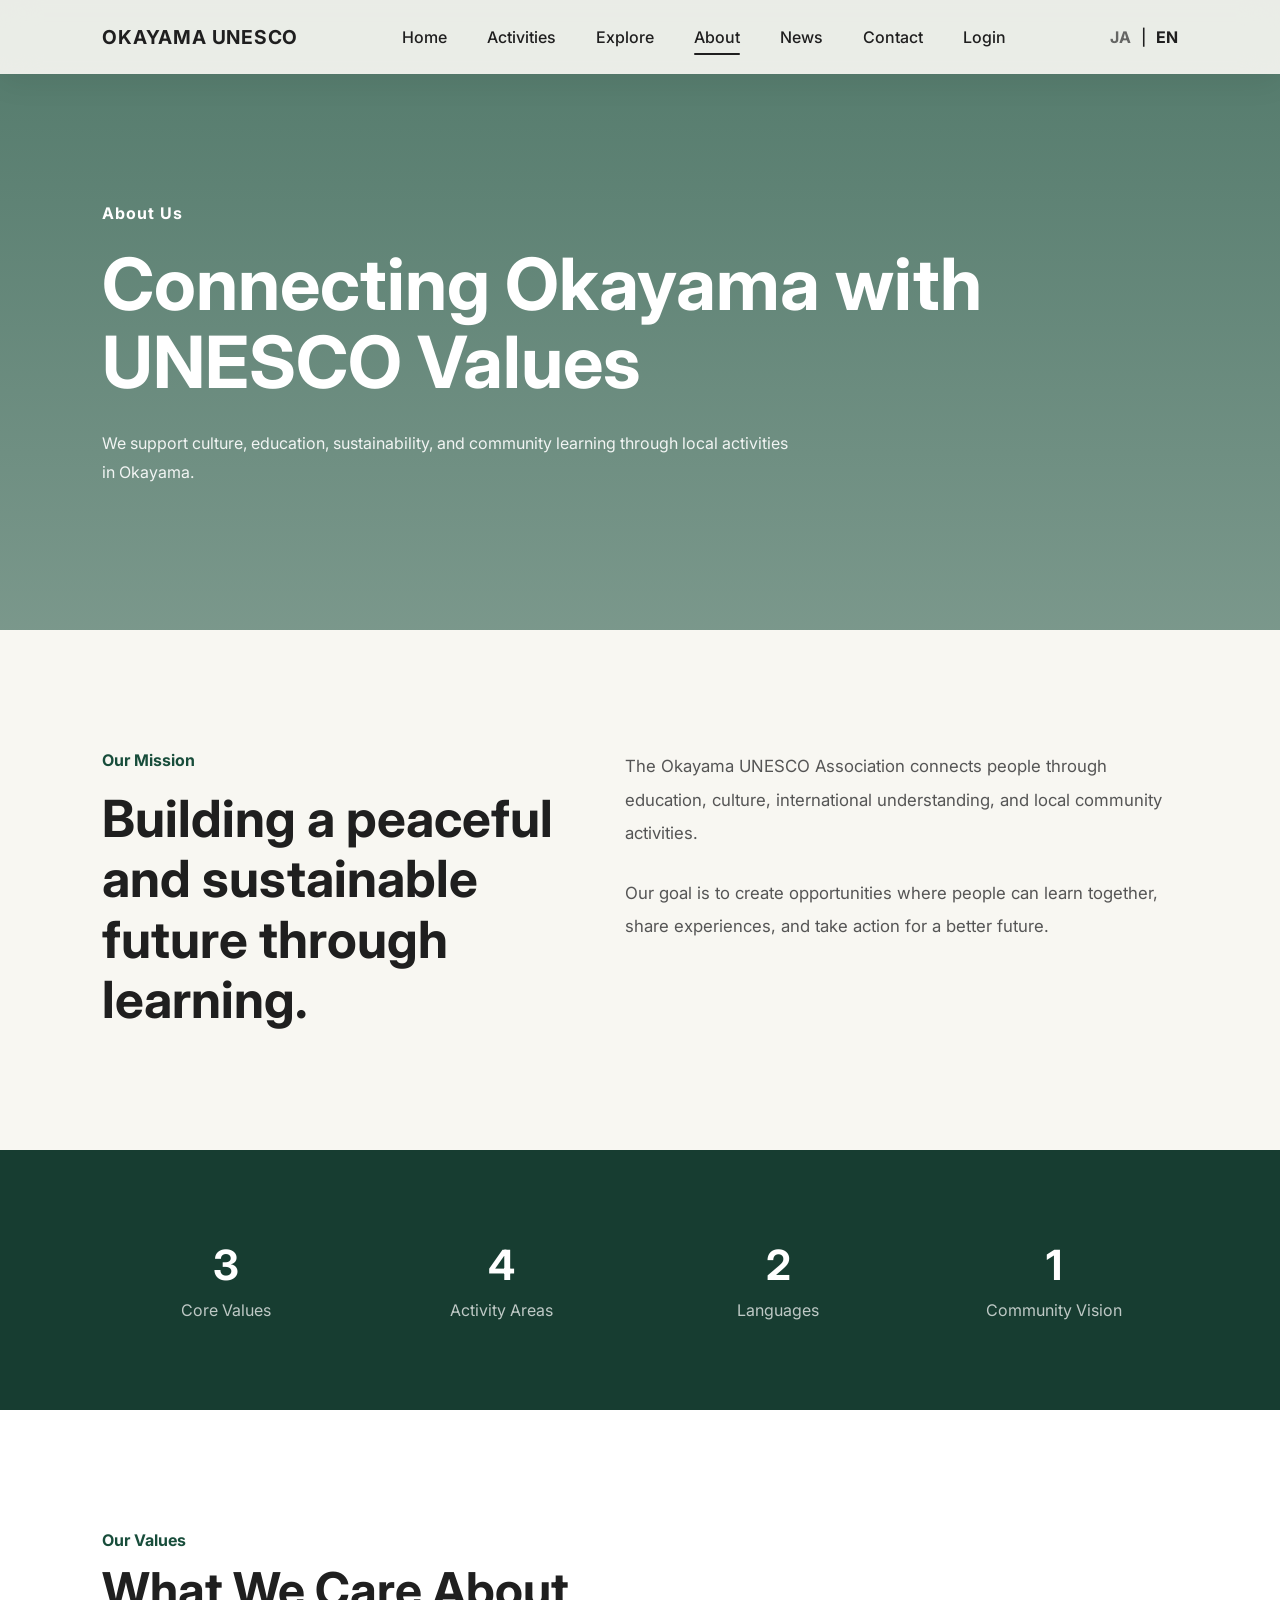
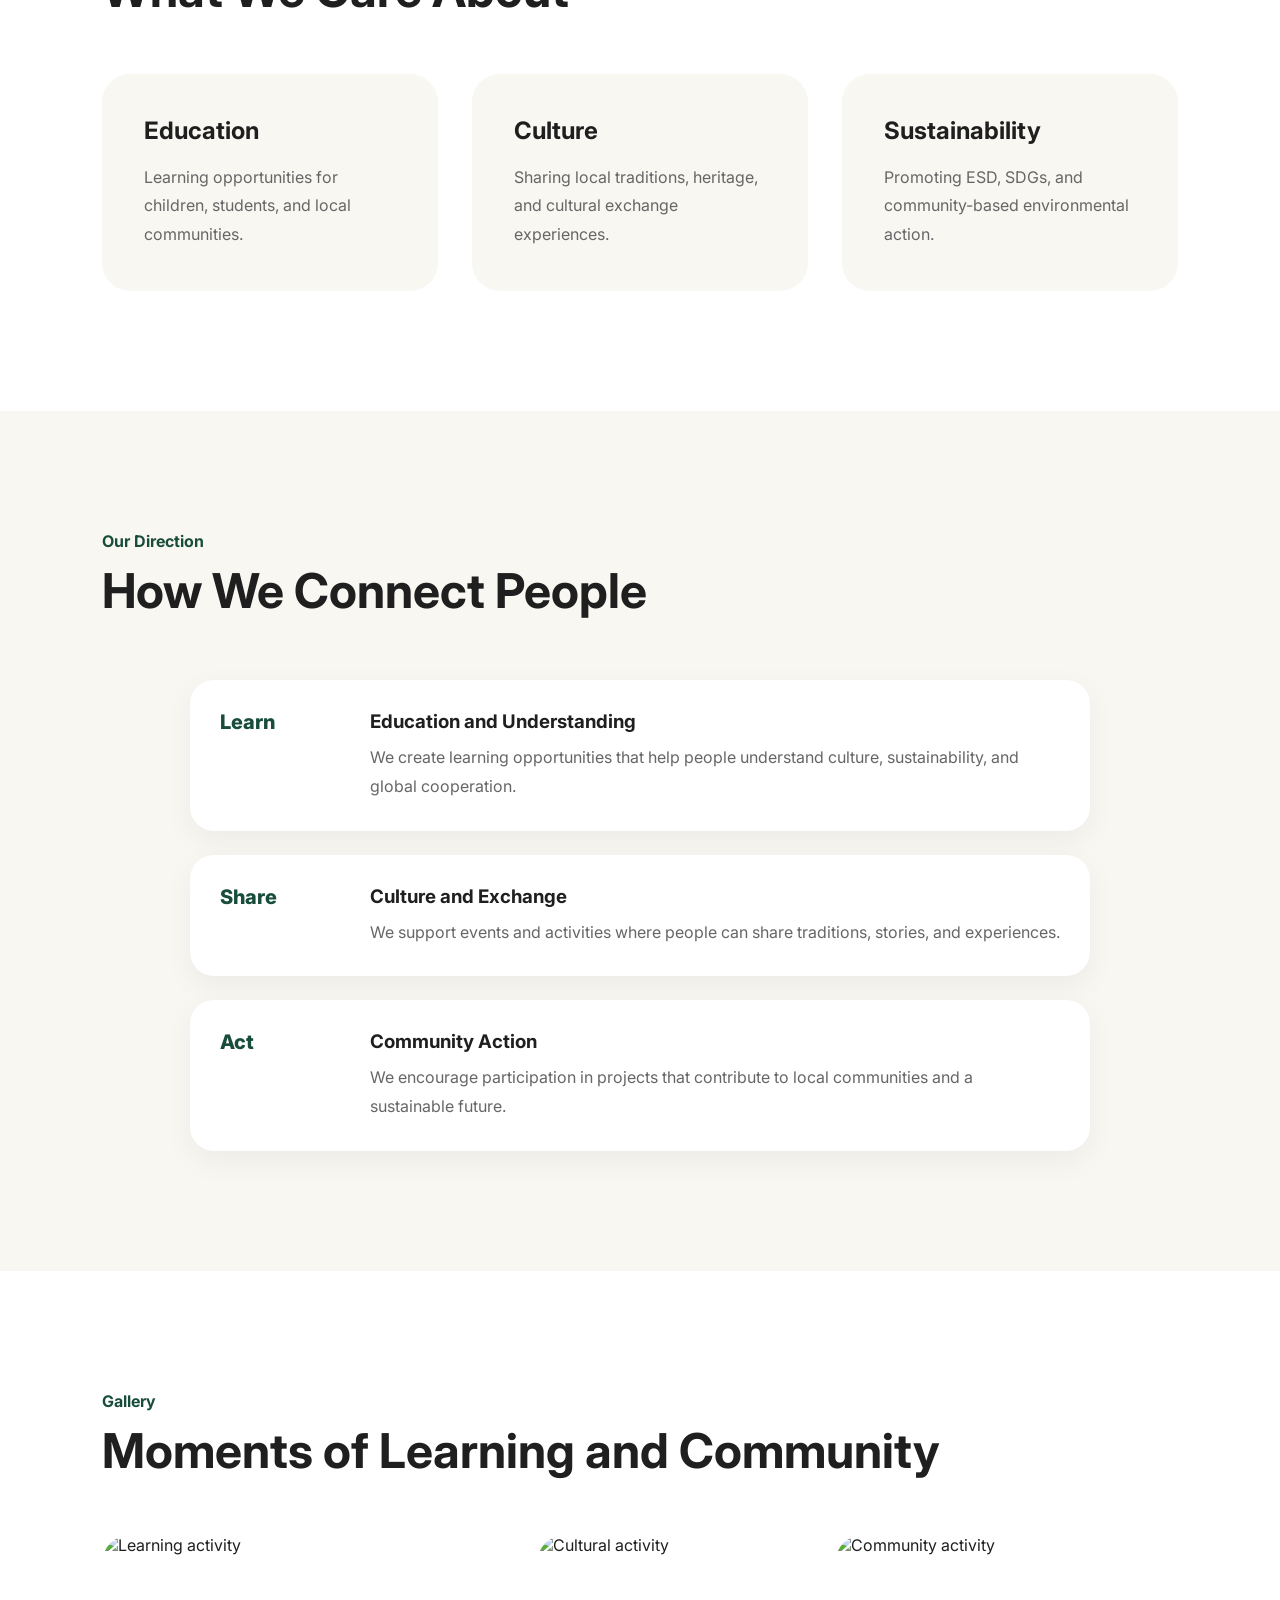
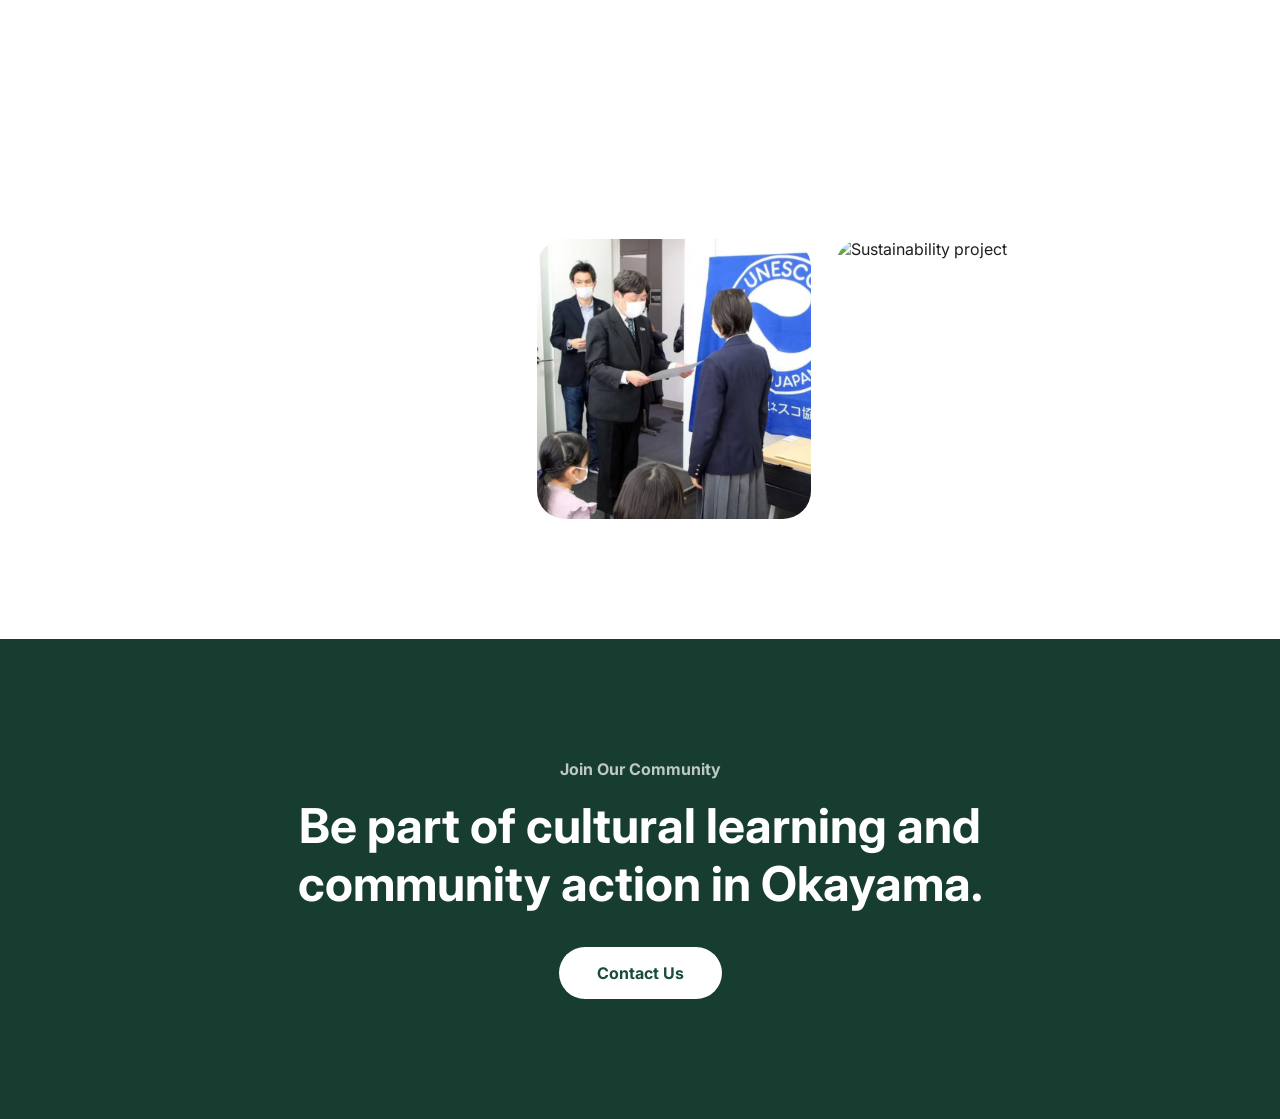
==== project/about.html @ c23d1f2b "Initial website upload" ====
<!DOCTYPE html>
<html lang="ja">
<head>
    <meta charset="UTF-8">
    <meta name="viewport" content="width=device-width, initial-scale=1.0">
    <title>About | Okayama UNESCO Association</title>

    <link rel="stylesheet" href="css/style.css">
    <link rel="stylesheet" href="css/navbar.css">
    <link rel="stylesheet" href="css/about.css">
    <link rel="stylesheet" href="css/polish.css">
    <link rel="stylesheet" href="css/animations.css">
    <link rel="stylesheet" href="css/responsive.css">

    <link rel="preconnect" href="https://fonts.googleapis.com">
    <link rel="preconnect" href="https://fonts.gstatic.com" crossorigin>
    <link href="https://fonts.googleapis.com/css2?family=Inter:wght@300;400;500;600;700&family=Noto+Sans+JP:wght@300;400;500;700&display=swap" rel="stylesheet">
</head>

<body>

<header class="navbar inner-navbar" id="navbar">

    <a href="index.html" class="logo">
        <h2>OKAYAMA UNESCO</h2>
    </a>

    <nav>
        <ul class="nav-links">
            <li><a href="index.html" data-lang="nav_home">Home</a></li>
            <li><a href="activities.html" data-lang="nav_activities">Activities</a></li>
            <li><a href="explore.html" data-lang="nav_explore">Explore</a></li>
            <li><a href="about.html" data-lang="nav_about">About</a></li>
            <li><a href="news.html" data-lang="nav_news">News</a></li>
            <li><a href="contact.html" data-lang="nav_contact">Contact</a></li>
            <li><a href="login.html" class="nav-login" data-lang="nav_login">Login</a></li>
        </ul>
    </nav>

    <div class="nav-right">
        <div class="language-switch">
            <button id="lang-ja" class="lang-btn" type="button">JA</button>
            <span>|</span>
            <button id="lang-en" class="lang-btn" type="button">EN</button>
        </div>

        <button class="menu-btn" id="menu-btn" aria-label="Open menu">
            <span></span>
            <span></span>
        </button>
    </div>

</header>

<div class="mobile-menu" id="mobile-menu">
    <a href="index.html" data-lang="nav_home">Home</a>
    <a href="activities.html" data-lang="nav_activities">Activities</a>
    <a href="explore.html" data-lang="nav_explore">Explore</a>
    <a href="about.html" data-lang="nav_about">About</a>
    <a href="news.html" data-lang="nav_news">News</a>
    <a href="contact.html" data-lang="nav_contact">Contact</a>
    <a href="login.html" data-lang="nav_login">Login</a>
</div>

<main>

    <section class="about-hero">

        <div class="about-hero-content">
            <p data-lang="about_label">私たちについて</p>

            <h1 data-lang="about_title">
                Connecting Okayama with UNESCO Values
            </h1>

            <span data-lang="about_subtitle">
                We support culture, education, sustainability, and community learning through local activities in Okayama.
            </span>
        </div>

    </section>


    <section class="mission-section">

        <div class="mission-left">
            <p data-lang="about_mission_label">Our Mission</p>

            <h2 data-lang="about_mission_title">
                Building a peaceful and sustainable future through learning.
            </h2>
        </div>

        <div class="mission-right">
            <p data-lang="about_mission_text1">
                The Okayama UNESCO Association connects people through education, culture, international understanding, and local community activities.
            </p>

            <p data-lang="about_mission_text2">
                Our goal is to create opportunities where people can learn together, share experiences, and take action for a better future.
            </p>
        </div>

    </section>


    <section class="impact-strip">

        <div class="impact-item">
            <strong>3</strong>
            <span>Core Values</span>
        </div>

        <div class="impact-item">
            <strong>4</strong>
            <span>Activity Areas</span>
        </div>

        <div class="impact-item">
            <strong>2</strong>
            <span>Languages</span>
        </div>

        <div class="impact-item">
            <strong>1</strong>
            <span>Community Vision</span>
        </div>

    </section>


    <section class="values-section">

        <div class="section-title">
            <p data-lang="about_values_label">Our Values</p>
            <h2 data-lang="about_values_title">What We Care About</h2>
        </div>

        <div class="values-grid">

            <div class="value-card">
                <h3 data-lang="value_education">Education</h3>
                <p data-lang="value_education_text">Learning opportunities for children, students, and local communities.</p>
            </div>

            <div class="value-card">
                <h3 data-lang="value_culture">Culture</h3>
                <p data-lang="value_culture_text">Sharing local traditions, heritage, and cultural exchange experiences.</p>
            </div>

            <div class="value-card">
                <h3 data-lang="value_sustainability">Sustainability</h3>
                <p data-lang="value_sustainability_text">Promoting ESD, SDGs, and community-based environmental action.</p>
            </div>

        </div>

    </section>


    <section class="timeline-section">

        <div class="section-title">
            <p>Our Direction</p>
            <h2>How We Connect People</h2>
        </div>

        <div class="timeline">

            <div class="timeline-item">
                <div class="timeline-year">Learn</div>
                <div class="timeline-content">
                    <h3>Education and Understanding</h3>
                    <p>We create learning opportunities that help people understand culture, sustainability, and global cooperation.</p>
                </div>
            </div>

            <div class="timeline-item">
                <div class="timeline-year">Share</div>
                <div class="timeline-content">
                    <h3>Culture and Exchange</h3>
                    <p>We support events and activities where people can share traditions, stories, and experiences.</p>
                </div>
            </div>

            <div class="timeline-item">
                <div class="timeline-year">Act</div>
                <div class="timeline-content">
                    <h3>Community Action</h3>
                    <p>We encourage participation in projects that contribute to local communities and a sustainable future.</p>
                </div>
            </div>

        </div>

    </section>


    <section class="gallery-section">

        <div class="section-title">
            <p>Gallery</p>
            <h2>Moments of Learning and Community</h2>
        </div>

        <div class="gallery-grid">

            <div class="gallery-item large">
                <img src="assets/images/activity1.png" alt="Learning activity">
            </div>

            <div class="gallery-item">
                <img src="assets/images/activity2.png" alt="Cultural activity">
            </div>

            <div class="gallery-item">
                <img src="assets/images/news1.png" alt="Community activity">
            </div>

            <div class="gallery-item">
                <img src="assets/images/news2.png" alt="Exchange event">
            </div>

            <div class="gallery-item">
                <img src="assets/images/activity3.png" alt="Sustainability project">
            </div>

        </div>

    </section>


    <section class="about-cta">

        <div>
            <p data-lang="about_cta_label">Join Our Community</p>

            <h2 data-lang="about_cta_title">
                Be part of cultural learning and community action in Okayama.
            </h2>

            <a href="contact.html" data-lang="about_cta_button">Contact Us</a>
        </div>

    </section>

</main>

<script src="js/navbar.js"></script>
<script src="js/language.js"></script>
<script src="js/animations.js"></script>
<script src="js/back-to-top.js"></script>
<script src="js/main.js"></script>

</body>
</html>
---- project/css/style.css ----
*{
    margin:0;
    padding:0;
    box-sizing:border-box;
}

html{
    scroll-behavior:smooth;
}

body{
    font-family:'Inter','Noto Sans JP',sans-serif;
    background:#f8f7f2;
    color:#1f1f1f;
}

a{
    text-decoration:none;
    color:inherit;
}

ul{
    list-style:none;
}

img{
    width:100%;
    display:block;
}

button{
    font-family:inherit;
}

::selection{
    background:#184d3b;
    color:white;
}


/* V8 Back To Top */

.back-to-top{
    position:fixed;
    right:28px;
    bottom:28px;
    width:52px;
    height:52px;
    border:none;
    border-radius:50%;
    background:#184d3b;
    color:white;
    font-size:1.4rem;
    cursor:pointer;
    opacity:0;
    pointer-events:none;
    transform:translateY(18px);
    transition:0.3s ease;
    z-index:1200;
    box-shadow:0 12px 28px rgba(0,0,0,0.18);
}

.back-to-top.show{
    opacity:1;
    pointer-events:auto;
    transform:translateY(0);
}

.back-to-top:hover{
    transform:translateY(-4px);
    background:#23664f;
}


/* Main JS loaded hook */

body.site-loaded{
    min-height:100vh;
}
---- project/css/navbar.css ----
.navbar{
    position:fixed;
    top:0;
    left:0;
    width:100%;
    padding:25px 8%;
    display:flex;
    justify-content:space-between;
    align-items:center;
    z-index:1000;
    transition:0.35s ease;
}

.navbar.scrolled{
    padding:18px 8%;
    background:rgba(248,247,242,0.86);
    backdrop-filter:blur(18px);
    box-shadow:0 10px 30px rgba(0,0,0,0.08);
}

.logo h2{
    font-size:1.2rem;
    letter-spacing:0.04em;
    color:white;
    transition:0.35s ease;
}

.navbar.scrolled .logo h2{
    color:#184d3b;
}

.nav-links{
    display:flex;
    gap:40px;
}

.nav-links a{
    color:white;
    font-weight:500;
    transition:0.35s ease;
}

.nav-links a:hover{
    opacity:0.7;
}

.navbar.scrolled .nav-links a{
    color:#1f1f1f;
}

.nav-right{
    display:flex;
    align-items:center;
    gap:24px;
}

.language-switch{
    display:flex;
    gap:10px;
    color:white;
    font-weight:500;
    transition:0.35s ease;
}

.navbar.scrolled .language-switch{
    color:#1f1f1f;
}

.menu-btn{
    display:none;
    width:34px;
    height:24px;
    border:none;
    background:transparent;
    cursor:pointer;
    position:relative;
}

.menu-btn span{
    display:block;
    width:100%;
    height:2px;
    background:white;
    margin:7px 0;
    transition:0.35s ease;
}

.navbar.scrolled .menu-btn span{
    background:#1f1f1f;
}

.mobile-menu{
    position:fixed;
    top:80px;
    left:8%;
    right:8%;
    padding:28px;
    background:rgba(248,247,242,0.96);
    backdrop-filter:blur(18px);
    border-radius:24px;
    box-shadow:0 20px 50px rgba(0,0,0,0.12);
    z-index:999;
    display:none;
    flex-direction:column;
    gap:22px;
}

.mobile-menu.active{
    display:flex;
}

.mobile-menu a{
    color:#1f1f1f;
    font-weight:600;
}


/* V8 Active Navigation Polish */

.nav-links a.active{
    opacity:1;
    position:relative;
}

.nav-links a.active::after{
    content:"";
    position:absolute;
    left:0;
    bottom:-8px;
    width:100%;
    height:2px;
    background:currentColor;
    border-radius:999px;
}


/* Language buttons */

.lang-btn{
    border:none;
    background:transparent;
    color:inherit;
    font:inherit;
    font-weight:700;
    cursor:pointer;
    padding:0;
    opacity:0.65;
    transition:0.25s ease;
}

.lang-btn:hover,
.lang-btn.active{
    opacity:1;
}
---- project/css/about.css ----
.inner-navbar{
    background:rgba(248,247,242,0.92);
    backdrop-filter:blur(18px);
    box-shadow:0 10px 30px rgba(0,0,0,0.06);
}

.inner-navbar .logo h2,
.inner-navbar .nav-links a,
.inner-navbar .language-switch{
    color:#1f1f1f;
}

.inner-navbar .menu-btn span{
    background:#1f1f1f;
}

.about-hero{
    min-height:70vh;
    padding:150px 8% 90px;
    background:
    linear-gradient(
        rgba(24,77,59,0.74),
        rgba(24,77,59,0.56)
    ),
    url("../assets/images/activity2.png");
    background-size:cover;
    background-position:center;
    display:flex;
    align-items:center;
    color:white;
}

.about-hero-content{
    max-width:900px;
}

.about-hero-content p{
    font-weight:700;
    margin-bottom:22px;
    letter-spacing:0.06em;
}

.about-hero-content h1{
    font-size:4.5rem;
    line-height:1.08;
    margin-bottom:28px;
}

.about-hero-content span{
    display:block;
    max-width:700px;
    line-height:1.8;
    color:rgba(255,255,255,0.9);
}

.mission-section{
    padding:120px 8%;
    background:#f8f7f2;
    display:grid;
    grid-template-columns:0.9fr 1.1fr;
    gap:70px;
}

.mission-left p{
    color:#184d3b;
    font-weight:700;
    margin-bottom:18px;
}

.mission-left h2{
    font-size:3.2rem;
    line-height:1.18;
}

.mission-right p{
    color:#555;
    line-height:2;
    margin-bottom:26px;
    font-size:1.05rem;
}

.values-section{
    padding:120px 8%;
    background:white;
}

.section-title{
    margin-bottom:55px;
}

.section-title p{
    color:#184d3b;
    font-weight:700;
    margin-bottom:10px;
}

.section-title h2{
    font-size:3rem;
}

.values-grid{
    display:grid;
    grid-template-columns:repeat(3,1fr);
    gap:34px;
}

.value-card{
    background:#f8f7f2;
    padding:42px;
    border-radius:28px;
    transition:0.35s ease;
}

.value-card:hover{
    transform:translateY(-8px);
}

.value-card h3{
    font-size:1.5rem;
    margin-bottom:18px;
}

.value-card p{
    color:#666;
    line-height:1.8;
}

.about-cta{
    padding:120px 8%;
    background:#173d31;
    color:white;
    text-align:center;
}

.about-cta div{
    max-width:760px;
    margin:auto;
}

.about-cta p{
    color:rgba(255,255,255,0.72);
    font-weight:700;
    margin-bottom:18px;
}

.about-cta h2{
    font-size:3rem;
    line-height:1.2;
    margin-bottom:35px;
}

.about-cta a{
    display:inline-block;
    background:white;
    color:#184d3b;
    padding:16px 38px;
    border-radius:999px;
    font-weight:700;
    transition:0.3s ease;
}

.about-cta a:hover{
    transform:translateY(-3px);
}

@media(max-width:1000px){
    .mission-section{
        grid-template-columns:1fr;
    }

    .values-grid{
        grid-template-columns:1fr;
    }
}

@media(max-width:700px){
    .about-hero-content h1{
        font-size:2.6rem;
    }

    .mission-left h2,
    .about-cta h2{
        font-size:2.25rem;
    }

    .about-hero,
    .mission-section,
    .values-section,
    .about-cta{
        padding-left:6%;
        padding-right:6%;
    }
}
---- project/css/polish.css ----
/* V10 Content Polish & Real-Website Sections */

.page-section{
    padding:120px 8%;
}

.split-section{
    display:grid;
    grid-template-columns:1fr 1fr;
    gap:70px;
    align-items:center;
}

.kicker{
    color:#184d3b;
    font-weight:700;
    margin-bottom:16px;
    letter-spacing:0.04em;
}

.large-title{
    font-size:3.2rem;
    line-height:1.18;
    margin-bottom:28px;
}

.soft-text{
    color:#666;
    line-height:1.9;
}

.info-grid{
    display:grid;
    grid-template-columns:repeat(3,1fr);
    gap:30px;
}

.info-card{
    background:#f8f7f2;
    border-radius:28px;
    padding:36px;
    transition:0.35s ease;
}

.info-card:hover{
    transform:translateY(-8px);
}

.info-card h3{
    margin-bottom:16px;
    font-size:1.35rem;
}

.info-card p{
    color:#666;
    line-height:1.8;
}

.gallery-section{
    padding:120px 8%;
    background:white;
}

.gallery-grid{
    display:grid;
    grid-template-columns:1.2fr 0.8fr 1fr;
    gap:24px;
}

.gallery-item{
    border-radius:28px;
    overflow:hidden;
    min-height:280px;
}

.gallery-item.large{
    grid-row:span 2;
}

.gallery-item img{
    height:100%;
    object-fit:cover;
    transition:0.4s ease;
}

.gallery-item:hover img{
    transform:scale(1.05);
}

.impact-strip{
    padding:90px 8%;
    background:#173d31;
    color:white;
    display:grid;
    grid-template-columns:repeat(4,1fr);
    gap:30px;
    text-align:center;
}

.impact-item strong{
    display:block;
    font-size:2.6rem;
    margin-bottom:10px;
}

.impact-item span{
    color:rgba(255,255,255,0.72);
}

.timeline-section{
    padding:120px 8%;
    background:#f8f7f2;
}

.timeline{
    max-width:900px;
    margin:60px auto 0;
    display:flex;
    flex-direction:column;
    gap:24px;
}

.timeline-item{
    background:white;
    border-radius:24px;
    padding:30px;
    display:grid;
    grid-template-columns:120px 1fr;
    gap:30px;
    box-shadow:0 10px 30px rgba(0,0,0,0.05);
}

.timeline-year{
    color:#184d3b;
    font-weight:800;
    font-size:1.25rem;
}

.timeline-content h3{
    margin-bottom:10px;
}

.timeline-content p{
    color:#666;
    line-height:1.8;
}

@media(max-width:1000px){
    .split-section,
    .info-grid,
    .gallery-grid,
    .impact-strip{
        grid-template-columns:1fr;
    }

    .gallery-item,
    .gallery-item.large{
        min-height:260px;
        grid-row:auto;
    }
}

@media(max-width:600px){
    .page-section,
    .gallery-section,
    .timeline-section{
        padding:90px 6%;
    }

    .large-title{
        font-size:2.2rem;
    }

    .impact-strip{
        padding:70px 6%;
    }

    .timeline-item{
        grid-template-columns:1fr;
    }
}
---- project/css/animations.css ----
/* V8 Premium Animations */

.reveal{
    opacity:0;
    transform:translateY(38px);
    transition:
        opacity 0.9s ease,
        transform 0.9s ease;
}

.reveal.revealed{
    opacity:1;
    transform:translateY(0);
}

.reveal-delay-1{
    transition-delay:0.08s;
}

.reveal-delay-2{
    transition-delay:0.16s;
}

.reveal-delay-3{
    transition-delay:0.24s;
}

.soft-float{
    animation:softFloat 5s ease-in-out infinite;
}

@keyframes softFloat{
    0%{
        transform:translateY(0);
    }

    50%{
        transform:translateY(-10px);
    }

    100%{
        transform:translateY(0);
    }
}

@keyframes fadeUp{
    from{
        opacity:0;
        transform:translateY(40px);
    }

    to{
        opacity:1;
        transform:translateY(0);
    }
}

/* Smooth premium hover system */

.activity-card,
.news-card,
.news-page-card,
.place-item,
.related-card,
.activity-item{
    will-change:transform;
}

.primary-btn,
.secondary-btn,
.filter-btn,
.news-filter,
.join-section a,
.featured-content a,
.place-card a{
    will-change:transform;
}

/* Page loading polish */

body{
    animation:pageFade 0.55s ease;
}

@keyframes pageFade{
    from{
        opacity:0;
    }

    to{
        opacity:1;
    }
}
---- project/css/responsive.css ----
@media(max-width:1100px){

    .activities-grid{
        grid-template-columns:1fr;
    }

    .about-pillars{
        grid-template-columns:1fr;
    }

    .explore-section{
        grid-template-columns:1fr;
    }

    .news-grid{
        grid-template-columns:1fr;
    }

    .footer-main{
        grid-template-columns:1fr 1fr;
    }

}


@media(max-width:900px){

    .nav-links{
        display:none;
    }

    .menu-btn{
        display:block;
    }

    .hero h1{
        font-size:3rem;
    }

    .hero-buttons{
        flex-direction:column;
        align-items:flex-start;
    }

    .section-title h2{
        font-size:2.3rem;
    }

    .about-container h2{
        font-size:2.5rem;
    }

    .explore-left h2{
        font-size:2.5rem;
    }

    .footer-main{
        grid-template-columns:1fr;
    }

}


@media(max-width:600px){

    .navbar{
        padding:22px 6%;
    }

    .navbar.scrolled{
        padding:16px 6%;
    }

    .hero{
        padding:0 6%;
    }

    .hero h1{
        font-size:2.45rem;
    }

    .hero-japanese{
        font-size:1.2rem;
    }

    .activities-section,
    .about-preview,
    .explore-section,
    .news-section{
        padding:90px 6%;
    }

    .section-title h2,
    .about-container h2,
    .explore-left h2{
        font-size:2.1rem;
    }

    .footer{
        padding:70px 6% 28px;
    }

}
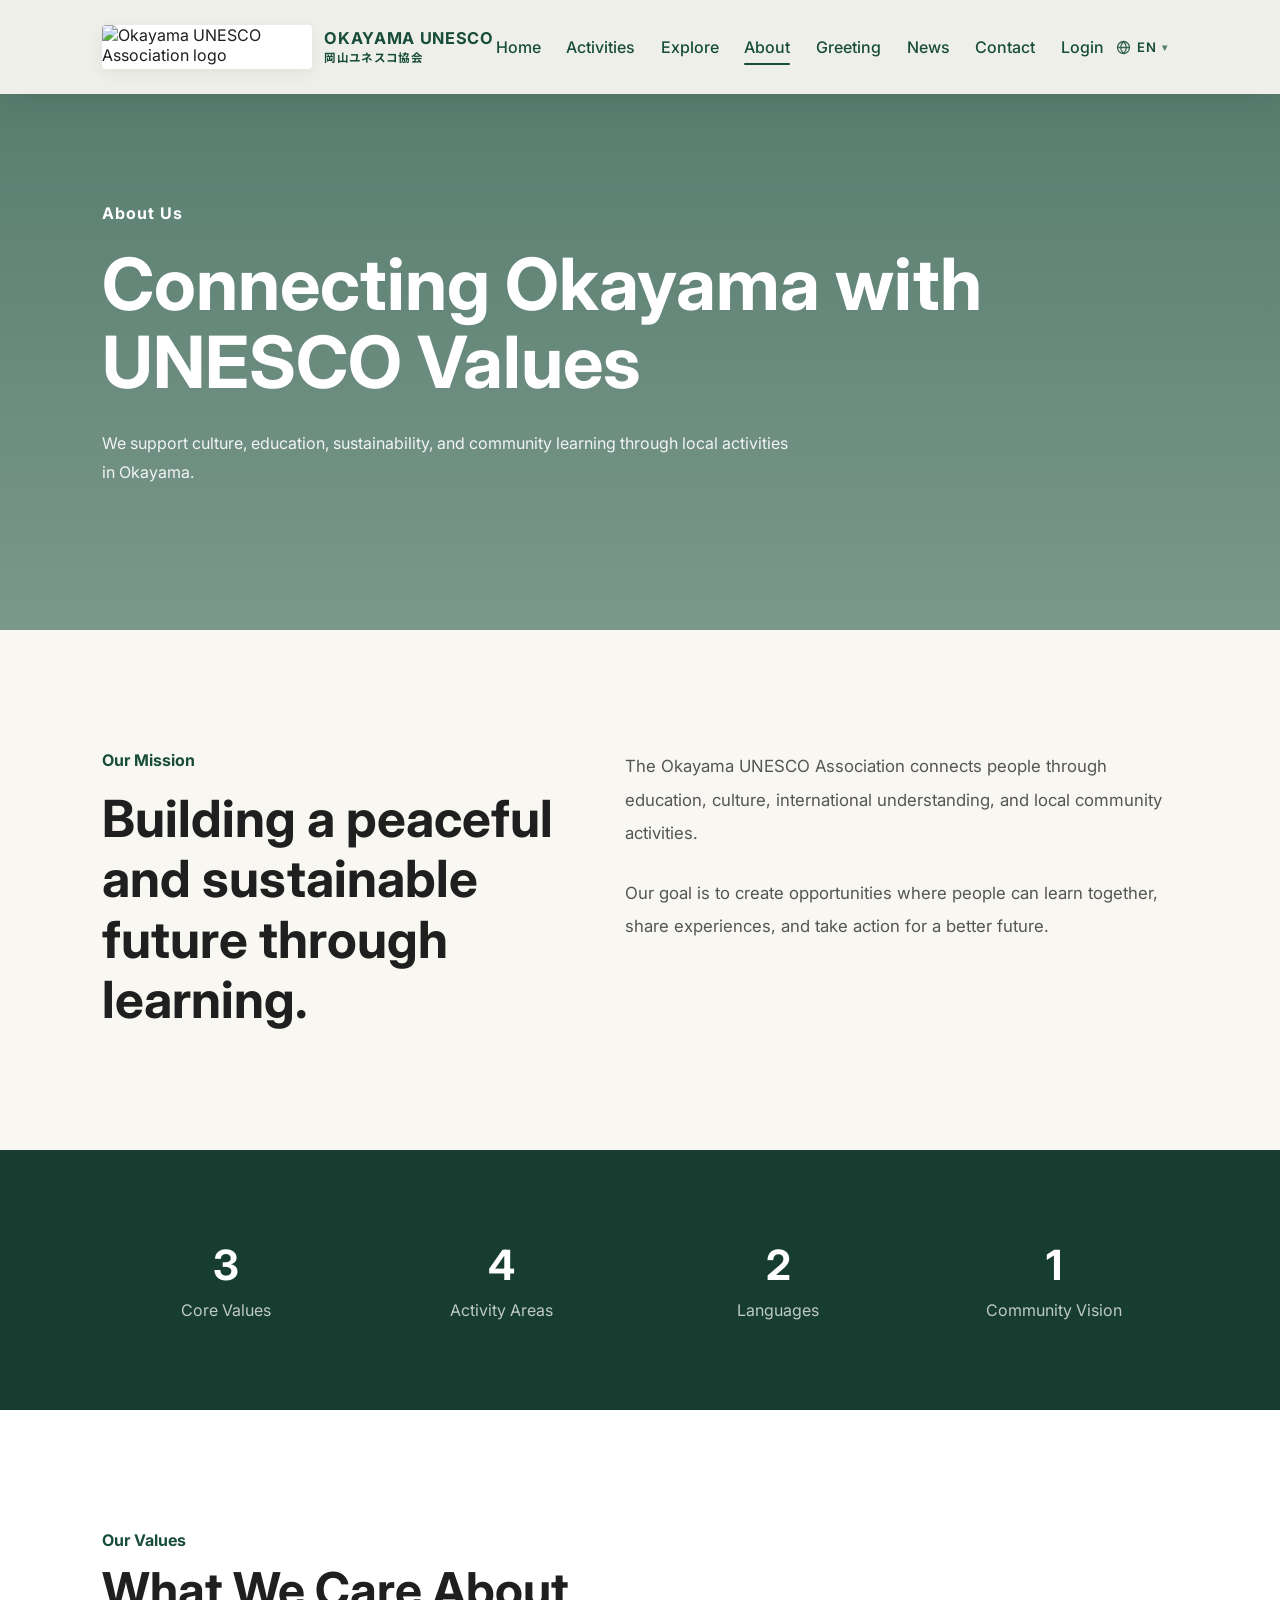
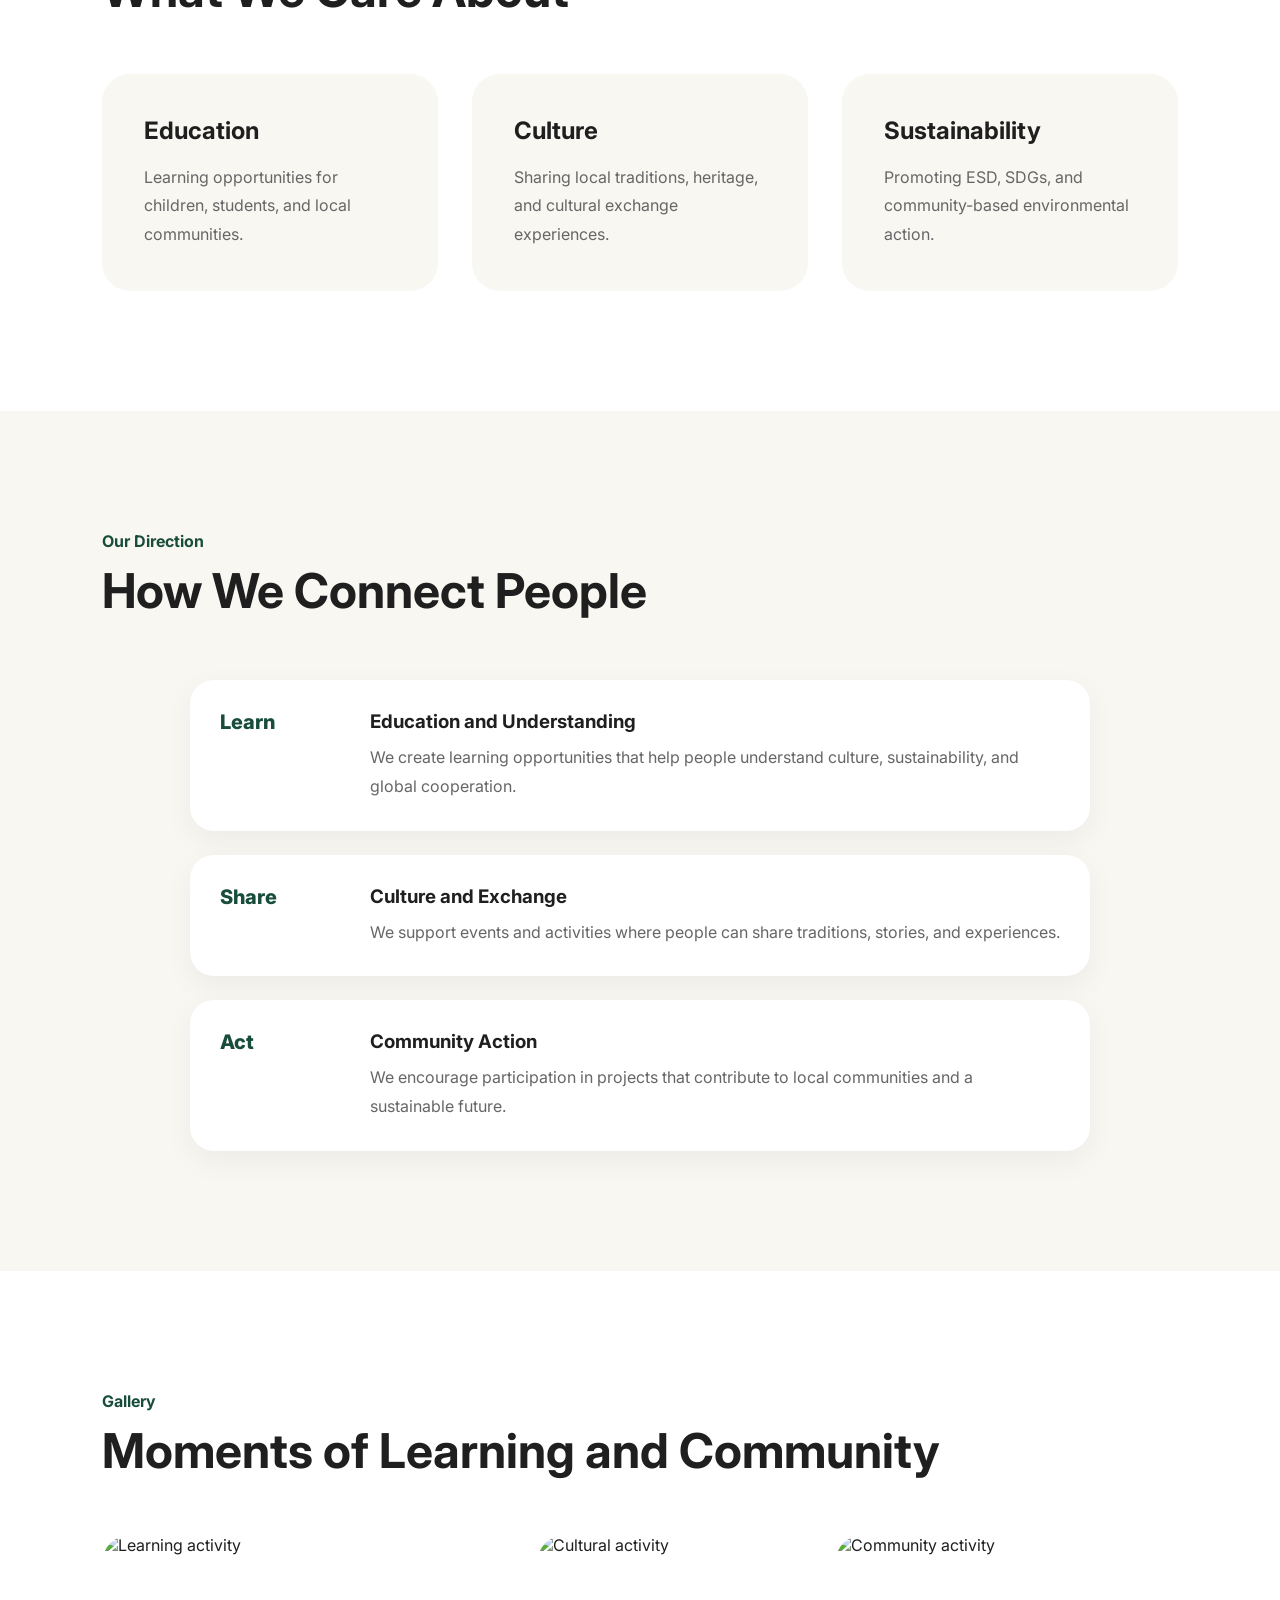
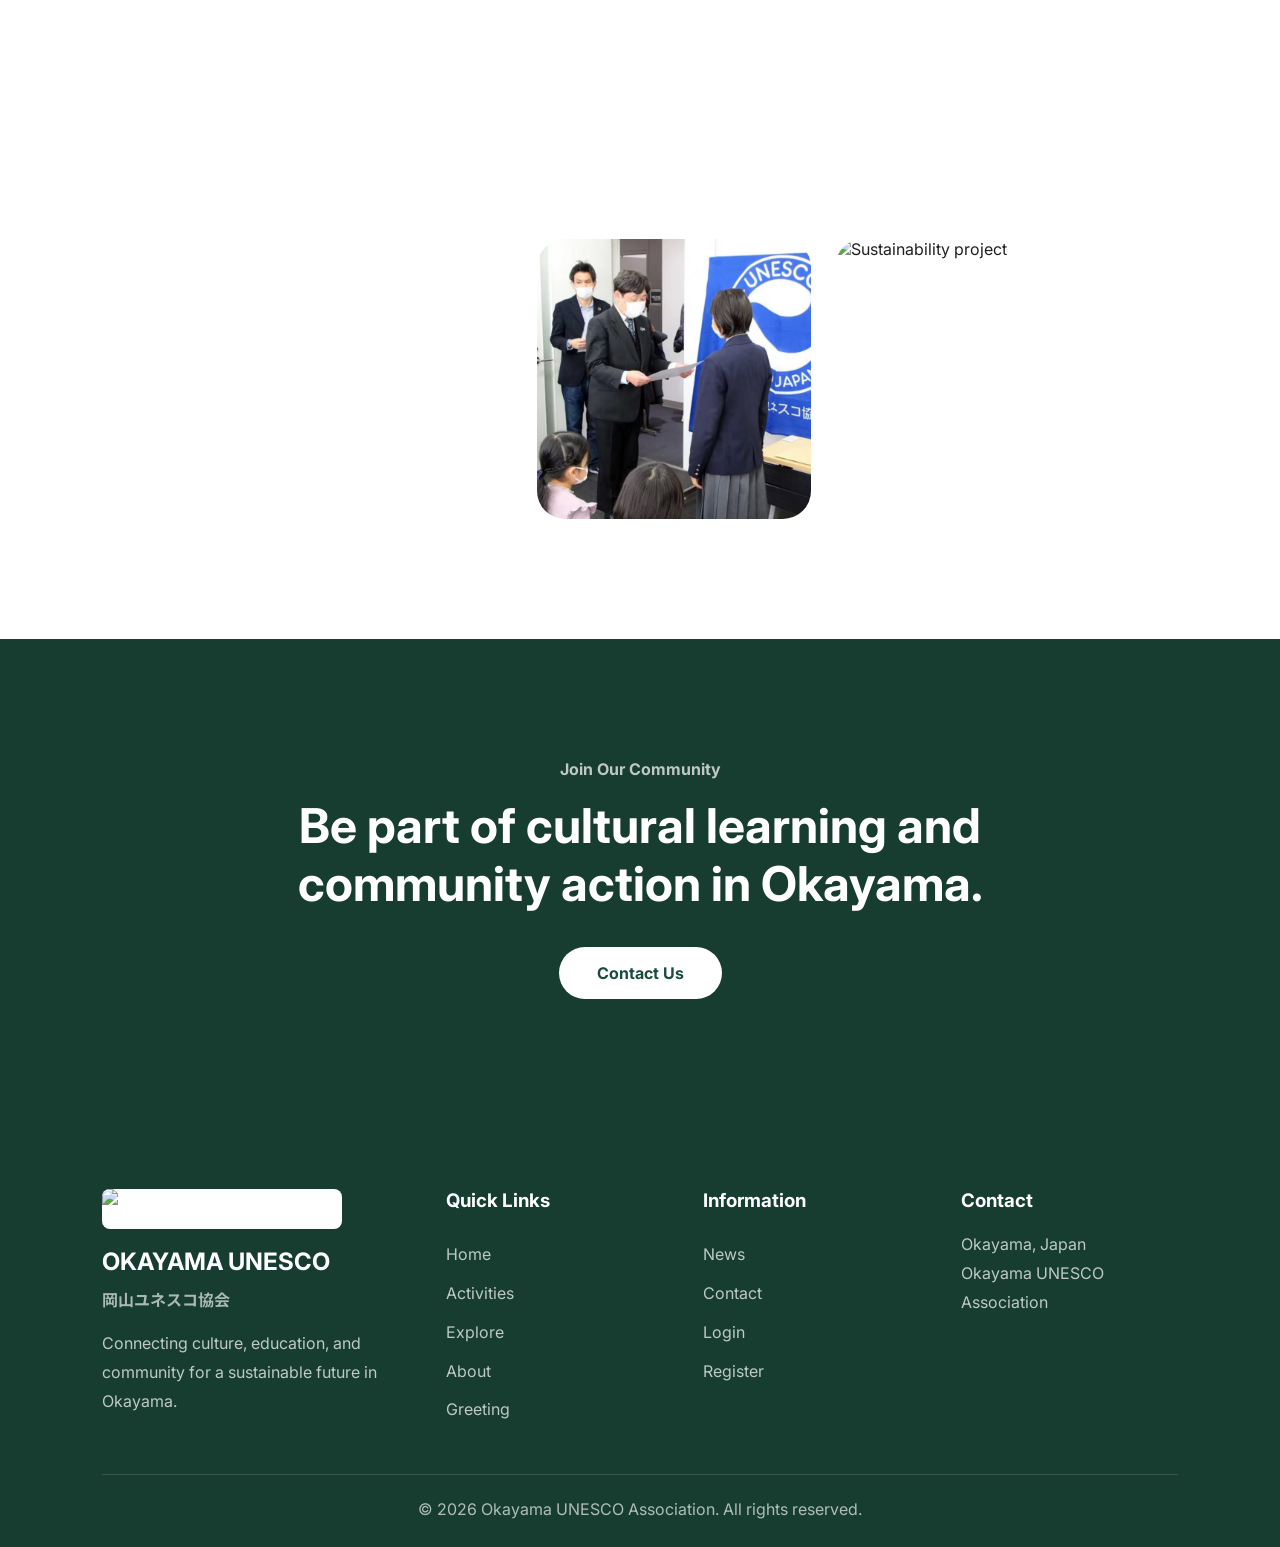
==== commit e8598d3f: "Update Okayama UNESCO website version 16" ====
--- a/project/about.html
+++ b/project/about.html
@@ -1,256 +1,223 @@
 <!DOCTYPE html>
+
 <html lang="ja">
 <head>
-    <meta charset="UTF-8">
-    <meta name="viewport" content="width=device-width, initial-scale=1.0">
-    <title>About | Okayama UNESCO Association</title>
-
-    <link rel="stylesheet" href="css/style.css">
-    <link rel="stylesheet" href="css/navbar.css">
-    <link rel="stylesheet" href="css/about.css">
-    <link rel="stylesheet" href="css/polish.css">
-    <link rel="stylesheet" href="css/animations.css">
-    <link rel="stylesheet" href="css/responsive.css">
-
-    <link rel="preconnect" href="https://fonts.googleapis.com">
-    <link rel="preconnect" href="https://fonts.gstatic.com" crossorigin>
-    <link href="https://fonts.googleapis.com/css2?family=Inter:wght@300;400;500;600;700&family=Noto+Sans+JP:wght@300;400;500;700&display=swap" rel="stylesheet">
+<meta charset="utf-8"/>
+<meta content="width=device-width, initial-scale=1.0" name="viewport"/>
+<title data-lang="page_title_about">About | Okayama UNESCO Association</title>
+<meta name="description" content="Okayama UNESCO Association website for activities, news, cultural learning, and community exchange."/>
+<link rel="icon" href="assets/images/favicon.svg" type="image/svg+xml"/>
+<link href="css/style.css" rel="stylesheet"/>
+<link href="css/navbar.css" rel="stylesheet"/>
+<link href="css/about.css" rel="stylesheet"/>
+<link href="css/polish.css" rel="stylesheet"/>
+<link href="css/animations.css" rel="stylesheet"/>
+<link href="https://fonts.googleapis.com" rel="preconnect"/>
+<link crossorigin="" href="https://fonts.gstatic.com" rel="preconnect"/>
+<link href="https://fonts.googleapis.com/css2?family=Inter:wght@300;400;500;600;700&amp;family=Noto+Sans+JP:wght@300;400;500;700&amp;display=swap" rel="stylesheet"/>
+<link href="css/responsive.css" rel="stylesheet"/>
 </head>
-
 <body>
-
-<header class="navbar inner-navbar" id="navbar">
-
-    <a href="index.html" class="logo">
-        <h2>OKAYAMA UNESCO</h2>
-    </a>
-
-    <nav>
-        <ul class="nav-links">
-            <li><a href="index.html" data-lang="nav_home">Home</a></li>
-            <li><a href="activities.html" data-lang="nav_activities">Activities</a></li>
-            <li><a href="explore.html" data-lang="nav_explore">Explore</a></li>
-            <li><a href="about.html" data-lang="nav_about">About</a></li>
-            <li><a href="news.html" data-lang="nav_news">News</a></li>
-            <li><a href="contact.html" data-lang="nav_contact">Contact</a></li>
-            <li><a href="login.html" class="nav-login" data-lang="nav_login">Login</a></li>
-        </ul>
-    </nav>
-
-    <div class="nav-right">
-        <div class="language-switch">
-            <button id="lang-ja" class="lang-btn" type="button">JA</button>
-            <span>|</span>
-            <button id="lang-en" class="lang-btn" type="button">EN</button>
-        </div>
-
-        <button class="menu-btn" id="menu-btn" aria-label="Open menu">
-            <span></span>
-            <span></span>
-        </button>
-    </div>
-
+<header class="navbar inner-navbar scrolled" id="navbar">
+<a class="logo site-brand" href="index.html" aria-label="Okayama UNESCO Association home">
+<img class="site-logo-img" src="https://static.wixstatic.com/media/25210c_9151ff8df04a4978af1de5432f35d9f3~mv2.png/v1/fill/w_694%2Ch_109%2Cal_c%2Cq_85%2Cusm_0.66_1.00_0.01%2Cenc_avif%2Cquality_auto/%E3%82%BF%E3%82%A4%E3%83%88%E3%83%AB.png" alt="Okayama UNESCO Association logo"/>
+<span class="site-brand-text"><strong>OKAYAMA UNESCO</strong><small>岡山ユネスコ協会</small></span>
+</a>
+<nav>
+<ul class="nav-links">
+<li><a data-lang="nav_home" href="index.html">Home</a></li>
+<li><a data-lang="nav_activities" href="activities.html">Activities</a></li>
+<li><a data-lang="nav_explore" href="explore.html">Explore</a></li>
+<li><a data-lang="nav_about" href="about.html">About</a></li>
+<li><a data-lang="nav_greeting" href="greeting.html">Greeting</a></li>
+<li><a data-lang="nav_news" href="news.html">News</a></li>
+<li><a data-lang="nav_contact" href="contact.html">Contact</a></li>
+<li><a class="nav-login" data-lang="nav_login" href="login.html">Login</a></li>
+</ul>
+</nav>
+<div class="nav-right">
+<div class="language-switch"></div>
+<button aria-label="Open menu" class="menu-btn" id="menu-btn">
+<span></span>
+<span></span>
+</button>
+</div>
 </header>
-
 <div class="mobile-menu" id="mobile-menu">
-    <a href="index.html" data-lang="nav_home">Home</a>
-    <a href="activities.html" data-lang="nav_activities">Activities</a>
-    <a href="explore.html" data-lang="nav_explore">Explore</a>
-    <a href="about.html" data-lang="nav_about">About</a>
-    <a href="news.html" data-lang="nav_news">News</a>
-    <a href="contact.html" data-lang="nav_contact">Contact</a>
-    <a href="login.html" data-lang="nav_login">Login</a>
-</div>
-
+<a data-lang="nav_home" href="index.html">Home</a>
+<a data-lang="nav_activities" href="activities.html">Activities</a>
+<a data-lang="nav_explore" href="explore.html">Explore</a>
+<a data-lang="nav_about" href="about.html">About</a>
+<a data-lang="nav_greeting" href="greeting.html">Greeting</a>
+<a data-lang="nav_news" href="news.html">News</a>
+<a data-lang="nav_contact" href="contact.html">Contact</a>
+<a data-lang="nav_login" href="login.html">Login</a>
+</div>
 <main>
-
-    <section class="about-hero">
-
-        <div class="about-hero-content">
-            <p data-lang="about_label">私たちについて</p>
-
-            <h1 data-lang="about_title">
+<section class="about-hero">
+<div class="about-hero-content">
+<p data-lang="about_label">私たちについて</p>
+<h1 data-lang="about_title">
                 Connecting Okayama with UNESCO Values
             </h1>
-
-            <span data-lang="about_subtitle">
+<span data-lang="about_subtitle">
                 We support culture, education, sustainability, and community learning through local activities in Okayama.
             </span>
-        </div>
-
-    </section>
-
-
-    <section class="mission-section">
-
-        <div class="mission-left">
-            <p data-lang="about_mission_label">Our Mission</p>
-
-            <h2 data-lang="about_mission_title">
+</div>
+</section>
+<section class="mission-section">
+<div class="mission-left">
+<p data-lang="about_mission_label">Our Mission</p>
+<h2 data-lang="about_mission_title">
                 Building a peaceful and sustainable future through learning.
             </h2>
-        </div>
-
-        <div class="mission-right">
-            <p data-lang="about_mission_text1">
+</div>
+<div class="mission-right">
+<p data-lang="about_mission_text1">
                 The Okayama UNESCO Association connects people through education, culture, international understanding, and local community activities.
             </p>
-
-            <p data-lang="about_mission_text2">
+<p data-lang="about_mission_text2">
                 Our goal is to create opportunities where people can learn together, share experiences, and take action for a better future.
             </p>
-        </div>
-
-    </section>
-
-
-    <section class="impact-strip">
-
-        <div class="impact-item">
-            <strong>3</strong>
-            <span>Core Values</span>
-        </div>
-
-        <div class="impact-item">
-            <strong>4</strong>
-            <span>Activity Areas</span>
-        </div>
-
-        <div class="impact-item">
-            <strong>2</strong>
-            <span>Languages</span>
-        </div>
-
-        <div class="impact-item">
-            <strong>1</strong>
-            <span>Community Vision</span>
-        </div>
-
-    </section>
-
-
-    <section class="values-section">
-
-        <div class="section-title">
-            <p data-lang="about_values_label">Our Values</p>
-            <h2 data-lang="about_values_title">What We Care About</h2>
-        </div>
-
-        <div class="values-grid">
-
-            <div class="value-card">
-                <h3 data-lang="value_education">Education</h3>
-                <p data-lang="value_education_text">Learning opportunities for children, students, and local communities.</p>
-            </div>
-
-            <div class="value-card">
-                <h3 data-lang="value_culture">Culture</h3>
-                <p data-lang="value_culture_text">Sharing local traditions, heritage, and cultural exchange experiences.</p>
-            </div>
-
-            <div class="value-card">
-                <h3 data-lang="value_sustainability">Sustainability</h3>
-                <p data-lang="value_sustainability_text">Promoting ESD, SDGs, and community-based environmental action.</p>
-            </div>
-
-        </div>
-
-    </section>
-
-
-    <section class="timeline-section">
-
-        <div class="section-title">
-            <p>Our Direction</p>
-            <h2>How We Connect People</h2>
-        </div>
-
-        <div class="timeline">
-
-            <div class="timeline-item">
-                <div class="timeline-year">Learn</div>
-                <div class="timeline-content">
-                    <h3>Education and Understanding</h3>
-                    <p>We create learning opportunities that help people understand culture, sustainability, and global cooperation.</p>
-                </div>
-            </div>
-
-            <div class="timeline-item">
-                <div class="timeline-year">Share</div>
-                <div class="timeline-content">
-                    <h3>Culture and Exchange</h3>
-                    <p>We support events and activities where people can share traditions, stories, and experiences.</p>
-                </div>
-            </div>
-
-            <div class="timeline-item">
-                <div class="timeline-year">Act</div>
-                <div class="timeline-content">
-                    <h3>Community Action</h3>
-                    <p>We encourage participation in projects that contribute to local communities and a sustainable future.</p>
-                </div>
-            </div>
-
-        </div>
-
-    </section>
-
-
-    <section class="gallery-section">
-
-        <div class="section-title">
-            <p>Gallery</p>
-            <h2>Moments of Learning and Community</h2>
-        </div>
-
-        <div class="gallery-grid">
-
-            <div class="gallery-item large">
-                <img src="assets/images/activity1.png" alt="Learning activity">
-            </div>
-
-            <div class="gallery-item">
-                <img src="assets/images/activity2.png" alt="Cultural activity">
-            </div>
-
-            <div class="gallery-item">
-                <img src="assets/images/news1.png" alt="Community activity">
-            </div>
-
-            <div class="gallery-item">
-                <img src="assets/images/news2.png" alt="Exchange event">
-            </div>
-
-            <div class="gallery-item">
-                <img src="assets/images/activity3.png" alt="Sustainability project">
-            </div>
-
-        </div>
-
-    </section>
-
-
-    <section class="about-cta">
-
-        <div>
-            <p data-lang="about_cta_label">Join Our Community</p>
-
-            <h2 data-lang="about_cta_title">
+</div>
+</section>
+<section class="impact-strip">
+<div class="impact-item">
+<strong>3</strong>
+<span data-lang="impact_values">Core Values</span>
+</div>
+<div class="impact-item">
+<strong>4</strong>
+<span data-lang="impact_areas">Activity Areas</span>
+</div>
+<div class="impact-item">
+<strong>2</strong>
+<span data-lang="impact_languages">Languages</span>
+</div>
+<div class="impact-item">
+<strong>1</strong>
+<span data-lang="impact_vision">Community Vision</span>
+</div>
+</section>
+<section class="values-section">
+<div class="section-title">
+<p data-lang="about_values_label">Our Values</p>
+<h2 data-lang="about_values_title">What We Care About</h2>
+</div>
+<div class="values-grid">
+<div class="value-card">
+<h3 data-lang="value_education">Education</h3>
+<p data-lang="value_education_text">Learning opportunities for children, students, and local communities.</p>
+</div>
+<div class="value-card">
+<h3 data-lang="value_culture">Culture</h3>
+<p data-lang="value_culture_text">Sharing local traditions, heritage, and cultural exchange experiences.</p>
+</div>
+<div class="value-card">
+<h3 data-lang="value_sustainability">Sustainability</h3>
+<p data-lang="value_sustainability_text">Promoting ESD, SDGs, and community-based environmental action.</p>
+</div>
+</div>
+</section>
+<section class="timeline-section">
+<div class="section-title">
+<p data-lang="timeline_label">Our Direction</p>
+<h2 data-lang="timeline_title">How We Connect People</h2>
+</div>
+<div class="timeline">
+<div class="timeline-item">
+<div class="timeline-year" data-lang="timeline_learn">Learn</div>
+<div class="timeline-content">
+<h3 data-lang="timeline_learn_title">Education and Understanding</h3>
+<p data-lang="timeline_learn_text">We create learning opportunities that help people understand culture, sustainability, and global cooperation.</p>
+</div>
+</div>
+<div class="timeline-item">
+<div class="timeline-year" data-lang="timeline_share">Share</div>
+<div class="timeline-content">
+<h3 data-lang="timeline_share_title">Culture and Exchange</h3>
+<p data-lang="timeline_share_text">We support events and activities where people can share traditions, stories, and experiences.</p>
+</div>
+</div>
+<div class="timeline-item">
+<div class="timeline-year" data-lang="timeline_act">Act</div>
+<div class="timeline-content">
+<h3 data-lang="timeline_act_title">Community Action</h3>
+<p data-lang="timeline_act_text">We encourage participation in projects that contribute to local communities and a sustainable future.</p>
+</div>
+</div>
+</div>
+</section>
+<section class="gallery-section">
+<div class="section-title">
+<p data-lang="gallery_label">Gallery</p>
+<h2 data-lang="gallery_title">Moments of Learning and Community</h2>
+</div>
+<div class="gallery-grid">
+<div class="gallery-item large">
+<img alt="Learning activity" src="assets/images/activity1.png"/>
+</div>
+<div class="gallery-item">
+<img alt="Cultural activity" src="assets/images/activity2.png"/>
+</div>
+<div class="gallery-item">
+<img alt="Community activity" src="assets/images/news1.png"/>
+</div>
+<div class="gallery-item">
+<img alt="Exchange event" src="assets/images/news2.png"/>
+</div>
+<div class="gallery-item">
+<img alt="Sustainability project" src="assets/images/activity3.png"/>
+</div>
+</div>
+</section>
+<section class="about-cta">
+<div>
+<p data-lang="about_cta_label">Join Our Community</p>
+<h2 data-lang="about_cta_title">
                 Be part of cultural learning and community action in Okayama.
             </h2>
-
-            <a href="contact.html" data-lang="about_cta_button">Contact Us</a>
-        </div>
-
-    </section>
-
+<a data-lang="about_cta_button" href="contact.html">Contact Us</a>
+</div>
+</section>
 </main>
-
+<footer class="footer">
+<div class="footer-main">
+<div class="footer-brand">
+<img class="footer-logo-img" src="https://static.wixstatic.com/media/25210c_9151ff8df04a4978af1de5432f35d9f3~mv2.png/v1/fill/w_694%2Ch_109%2Cal_c%2Cq_85%2Cusm_0.66_1.00_0.01%2Cenc_avif%2Cquality_auto/%E3%82%BF%E3%82%A4%E3%83%88%E3%83%AB.png" alt="Okayama UNESCO Association logo"/>
+<h2>OKAYAMA UNESCO</h2>
+<p class="footer-subtitle">岡山ユネスコ協会</p>
+<p data-lang="footer_text">Connecting culture, education, and community for a sustainable future in Okayama.</p>
+</div>
+<div class="footer-links">
+<h3 data-lang="footer_quick">Quick Links</h3>
+<a data-lang="nav_home" href="index.html">Home</a>
+<a data-lang="nav_activities" href="activities.html">Activities</a>
+<a data-lang="nav_explore" href="explore.html">Explore</a>
+<a data-lang="nav_about" href="about.html">About</a>
+<a data-lang="nav_greeting" href="greeting.html">Greeting</a>
+</div>
+<div class="footer-links">
+<h3 data-lang="footer_info">Information</h3>
+<a data-lang="nav_news" href="news.html">News</a>
+<a data-lang="nav_contact" href="contact.html">Contact</a>
+<a data-lang="nav_login" href="login.html">Login</a>
+<a data-lang="nav_register" href="register.html">Register</a>
+</div>
+<div class="footer-contact">
+<h3 data-lang="footer_contact">Contact</h3>
+<p data-lang="footer_location">Okayama, Japan</p>
+<p data-lang="footer_org">Okayama UNESCO Association</p>
+</div>
+</div>
+<div class="footer-bottom">
+<p>© <span data-current-year="">2026</span> <span data-lang="footer_org">Okayama UNESCO Association</span>. <span data-lang="footer_rights">All rights reserved.</span></p>
+</div>
+</footer>
 <script src="js/navbar.js"></script>
 <script src="js/language.js"></script>
 <script src="js/animations.js"></script>
 <script src="js/back-to-top.js"></script>
 <script src="js/main.js"></script>
-
 </body>
 </html>
--- a/project/css/style.css
+++ b/project/css/style.css
@@ -77,3 +77,80 @@
 body.site-loaded{
     min-height:100vh;
 }
+
+/* V8 Final shared footer */
+.footer{
+    background:#173d31;
+    color:white;
+    padding:70px 8% 28px;
+}
+
+.footer-main{
+    display:grid;
+    grid-template-columns:1.4fr 1fr 1fr 1fr;
+    gap:40px;
+    max-width:1200px;
+    margin:0 auto;
+}
+
+.footer-brand h2,
+.footer-links h3,
+.footer-contact h3{
+    margin-bottom:18px;
+}
+
+.footer-brand p,
+.footer-links a,
+.footer-contact p{
+    color:rgba(255,255,255,0.72);
+    line-height:1.8;
+}
+
+.footer-links{
+    display:flex;
+    flex-direction:column;
+    gap:10px;
+}
+
+.footer-links a:hover{
+    color:white;
+}
+
+.footer-bottom{
+    max-width:1200px;
+    margin:50px auto 0;
+    padding-top:24px;
+    border-top:1px solid rgba(255,255,255,0.14);
+    color:rgba(255,255,255,0.66);
+    text-align:center;
+}
+
+@media(max-width:900px){
+    .footer-main{grid-template-columns:1fr 1fr;}
+}
+
+@media(max-width:600px){
+    .footer{padding:56px 6% 24px;}
+    .footer-main{grid-template-columns:1fr;}
+}
+
+/* Final v1.0 footer branding */
+.footer-logo-img{
+    width:240px;
+    max-width:100%;
+    height:auto;
+    display:block;
+    background:#fff;
+    border-radius:8px;
+    margin-bottom:18px;
+}
+.footer-subtitle{
+    margin-top:-8px;
+    margin-bottom:14px;
+    font-weight:700;
+    opacity:.88;
+}
+@media(max-width:768px){
+    .footer-logo-img{width:210px;margin-inline:auto;}
+    .footer-brand{text-align:center;}
+}
--- a/project/css/navbar.css
+++ b/project/css/navbar.css
@@ -152,3 +152,223 @@
 .lang-btn.active{
     opacity:1;
 }
+
+
+/* ── Language dropdown (replaces inline buttons) ─────────────────────── */
+
+.language-switch {
+    position: relative;
+}
+
+.lang-toggle {
+    display: flex;
+    align-items: center;
+    gap: 6px;
+    border: none;
+    background: transparent;
+    color: inherit;
+    font: inherit;
+    font-size: 0.82rem;
+    font-weight: 600;
+    letter-spacing: 0.04em;
+    cursor: pointer;
+    padding: 6px 10px;
+    border-radius: 999px;
+    transition: background 0.2s, opacity 0.2s;
+    white-space: nowrap;
+}
+
+.lang-toggle:hover {
+    background: rgba(255,255,255,0.15);
+}
+
+.navbar.scrolled .lang-toggle:hover {
+    background: rgba(0,0,0,0.07);
+}
+
+.lang-toggle svg {
+    flex-shrink: 0;
+    opacity: 0.85;
+}
+
+.lang-chevron {
+    font-style: normal;
+    font-size: 0.65rem;
+    opacity: 0.7;
+    transition: transform 0.2s;
+}
+
+.language-switch.open .lang-chevron {
+    transform: rotate(180deg);
+}
+
+.lang-dropdown {
+    display: none;
+    position: absolute;
+    top: calc(100% + 10px);
+    right: 0;
+    background: #fff;
+    border-radius: 14px;
+    box-shadow: 0 12px 36px rgba(0,0,0,0.13);
+    padding: 6px;
+    min-width: 148px;
+    z-index: 2000;
+    overflow: hidden;
+}
+
+.language-switch.open .lang-dropdown {
+    display: block;
+    animation: langDropIn 0.18s ease;
+}
+
+@keyframes langDropIn {
+    from { opacity: 0; transform: translateY(-6px); }
+    to   { opacity: 1; transform: translateY(0); }
+}
+
+.lang-option {
+    display: flex;
+    align-items: center;
+    gap: 10px;
+    width: 100%;
+    padding: 9px 14px;
+    border: none;
+    background: transparent;
+    color: #1f1f1f;
+    font: inherit;
+    font-size: 0.88rem;
+    font-weight: 500;
+    cursor: pointer;
+    border-radius: 9px;
+    transition: background 0.15s;
+    text-align: left;
+}
+
+.lang-option:hover {
+    background: #f0f5f2;
+}
+
+.lang-option.active {
+    background: #e8f2ec;
+    color: #184d3b;
+    font-weight: 700;
+}
+
+.lang-flag {
+    font-size: 1.1rem;
+    line-height: 1;
+}
+
+/* Hide old separators if any slip through */
+.language-switch > span { display: none; }
+
+
+/* V22: stronger contrast for inner pages and auth pages */
+.navbar.inner-navbar,
+.navbar.scrolled{
+    background:rgba(248,247,242,0.94);
+    backdrop-filter:blur(18px);
+    box-shadow:0 10px 30px rgba(0,0,0,0.08);
+}
+
+.navbar.inner-navbar .logo h2,
+.navbar.inner-navbar .nav-links a,
+.navbar.inner-navbar .language-switch,
+.navbar.scrolled .logo h2,
+.navbar.scrolled .nav-links a,
+.navbar.scrolled .language-switch{
+    color:#184d3b;
+}
+
+.navbar.inner-navbar .menu-btn span,
+.navbar.scrolled .menu-btn span{
+    background:#184d3b;
+}
+
+.navbar.inner-navbar .nav-links a:hover,
+.navbar.scrolled .nav-links a:hover{
+    color:#0f3528;
+    opacity:1;
+}
+
+/* added for 7-menu desktop navigation */
+.nav-links{gap:clamp(18px,2vw,34px);}
+.nav-links a{white-space:nowrap;}
+@media(max-width:1180px){
+  .nav-links{gap:18px;}
+  .nav-links a{font-size:14px;}
+}
+
+/* Final v1.0 official branding */
+.site-brand{
+    display:flex;
+    align-items:center;
+    gap:12px;
+    min-width:220px;
+    text-decoration:none;
+}
+.site-logo-img{
+    height:44px;
+    width:auto;
+    max-width:210px;
+    object-fit:contain;
+    border-radius:4px;
+    background:#fff;
+}
+.site-brand-text{
+    display:flex;
+    flex-direction:column;
+    line-height:1.05;
+    color:inherit;
+}
+.site-brand-text strong{
+    font-size:1.02rem;
+    letter-spacing:.04em;
+    color:white;
+    transition:.35s ease;
+}
+.site-brand-text small{
+    margin-top:4px;
+    font-size:.72rem;
+    font-weight:700;
+    letter-spacing:.03em;
+    color:rgba(255,255,255,.88);
+    transition:.35s ease;
+}
+.navbar.scrolled .site-brand-text strong,
+.navbar.inner-navbar .site-brand-text strong,
+.navbar.scrolled .site-brand-text small,
+.navbar.inner-navbar .site-brand-text small{
+    color:#184d3b;
+}
+.navbar.inner-navbar .site-logo-img,
+.navbar.scrolled .site-logo-img{
+    box-shadow:0 4px 16px rgba(0,0,0,.06);
+}
+@media(max-width:1180px){
+    .site-logo-img{height:38px;max-width:170px;}
+    .site-brand{min-width:auto;gap:10px;}
+    .site-brand-text small{display:none;}
+}
+@media(max-width:768px){
+    .navbar{padding:18px 6%;}
+    .site-logo-img{height:34px;max-width:150px;}
+    .site-brand-text strong{font-size:.88rem;}
+    .nav-right{gap:10px;}
+    .lang-toggle{padding:6px 7px;font-size:.78rem;}
+    .menu-btn{
+        display:block !important;
+        width:42px !important;
+        height:42px !important;
+        border-radius:999px !important;
+        background:rgba(24,77,59,.08) !important;
+        border:1px solid rgba(24,77,59,.12) !important;
+        padding:10px !important;
+    }
+    .menu-btn span{background:#184d3b !important;width:20px;margin:5px auto;}
+    .mobile-menu{top:76px;left:5%;right:5%;}
+}
+@media(max-width:430px){
+    .site-logo-img{height:30px;max-width:118px;}
+    .site-brand-text{display:none;}
+}
--- a/project/css/responsive.css
+++ b/project/css/responsive.css
@@ -101,3 +101,125 @@
     }
 
 }
+
+/* V23 mobile/tablet navbar hard fix */
+@media (max-width: 980px){
+    .navbar,
+    .navbar.scrolled,
+    .navbar.inner-navbar{
+        padding:16px 6% !important;
+        align-items:center;
+        overflow:visible;
+    }
+    .navbar nav{
+        display:none !important;
+    }
+    .nav-links{
+        display:none !important;
+    }
+    .menu-btn{
+        display:block !important;
+        flex:0 0 auto;
+        z-index:1002;
+    }
+    .nav-right{
+        gap:10px;
+        margin-left:auto;
+    }
+    .logo h2{
+        font-size:1.1rem;
+        line-height:1.12;
+        max-width:150px;
+    }
+    .lang-toggle{
+        padding:6px 8px;
+        font-size:.78rem;
+    }
+    .lang-dropdown{
+        right:0;
+        max-width:calc(100vw - 24px);
+    }
+    .mobile-menu{
+        top:76px;
+        left:6%;
+        right:6%;
+        max-height:calc(100vh - 96px);
+        overflow:auto;
+    }
+}
+
+@media (max-width: 600px){
+    body{
+        overflow-x:hidden;
+    }
+    .navbar,
+    .navbar.scrolled,
+    .navbar.inner-navbar{
+        min-height:72px;
+        padding:14px 6% !important;
+    }
+    .logo h2{
+        font-size:1.05rem;
+        max-width:135px;
+        word-break:normal;
+    }
+    .contact-hero{
+        padding:130px 7% 70px !important;
+    }
+    .contact-hero h1{
+        font-size:2.35rem !important;
+        line-height:1.1;
+    }
+    .contact-hero p{
+        font-size:1rem;
+        line-height:1.7;
+    }
+    .contact-layout,
+    .faq-section{
+        padding:70px 7% !important;
+    }
+    .contact-form-card,
+    .contact-info-card{
+        padding:28px 22px !important;
+        border-radius:24px !important;
+        width:100%;
+        min-width:0;
+    }
+    .contact-form-card h2,
+    .contact-info-card h2,
+    .faq-section h2{
+        font-size:2rem !important;
+        line-height:1.15;
+    }
+    input, textarea, button{
+        width:100%;
+        max-width:100%;
+        font-size:16px;
+    }
+}
+
+
+/* V3: keep contact/mobile header menu button consistent with every page */
+@media (max-width: 980px){
+  .menu-btn{
+    width:34px !important;
+    height:26px !important;
+    padding:0 !important;
+    border:0 !important;
+    border-radius:0 !important;
+    background:transparent !important;
+    display:flex !important;
+    flex-direction:column;
+    justify-content:center;
+    gap:7px;
+    box-shadow:none !important;
+  }
+  .menu-btn span{
+    display:block !important;
+    width:34px !important;
+    height:2px !important;
+    margin:0 !important;
+    border-radius:999px;
+    background:#184d3b !important;
+  }
+}
